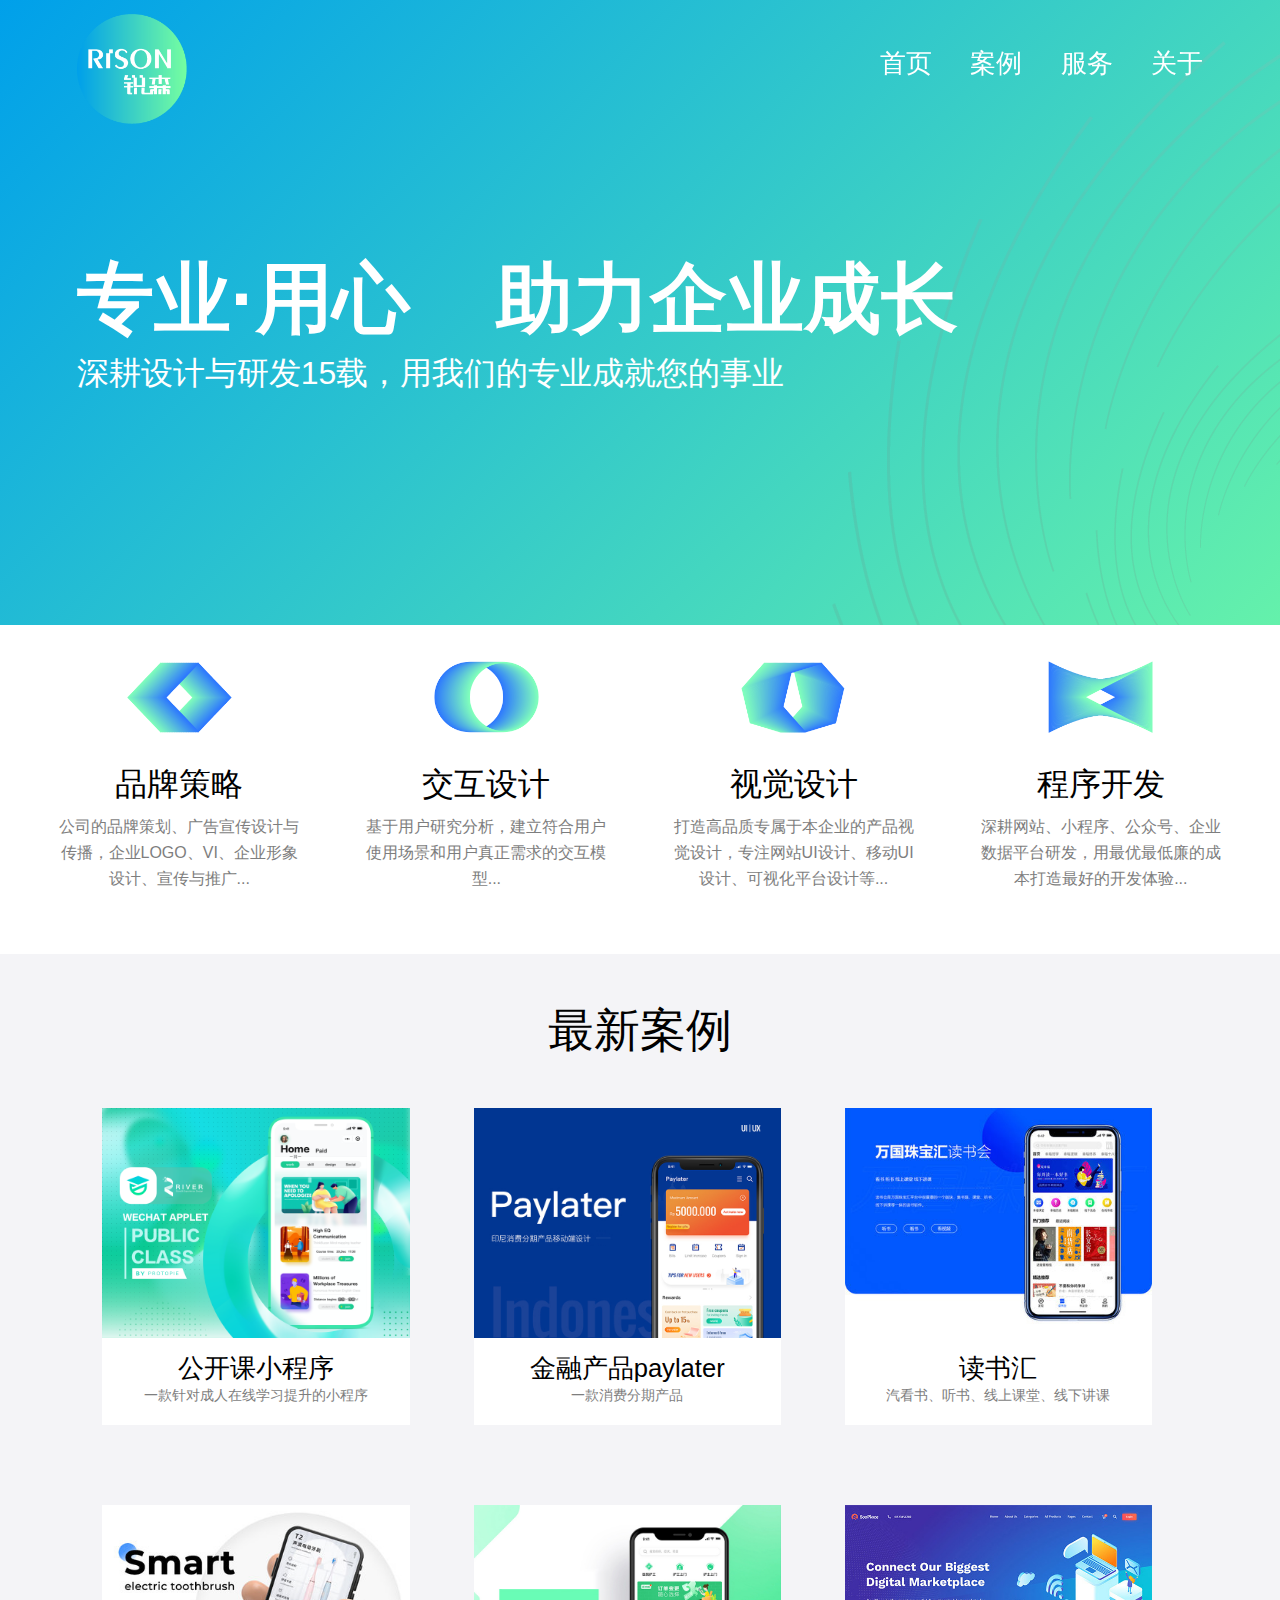
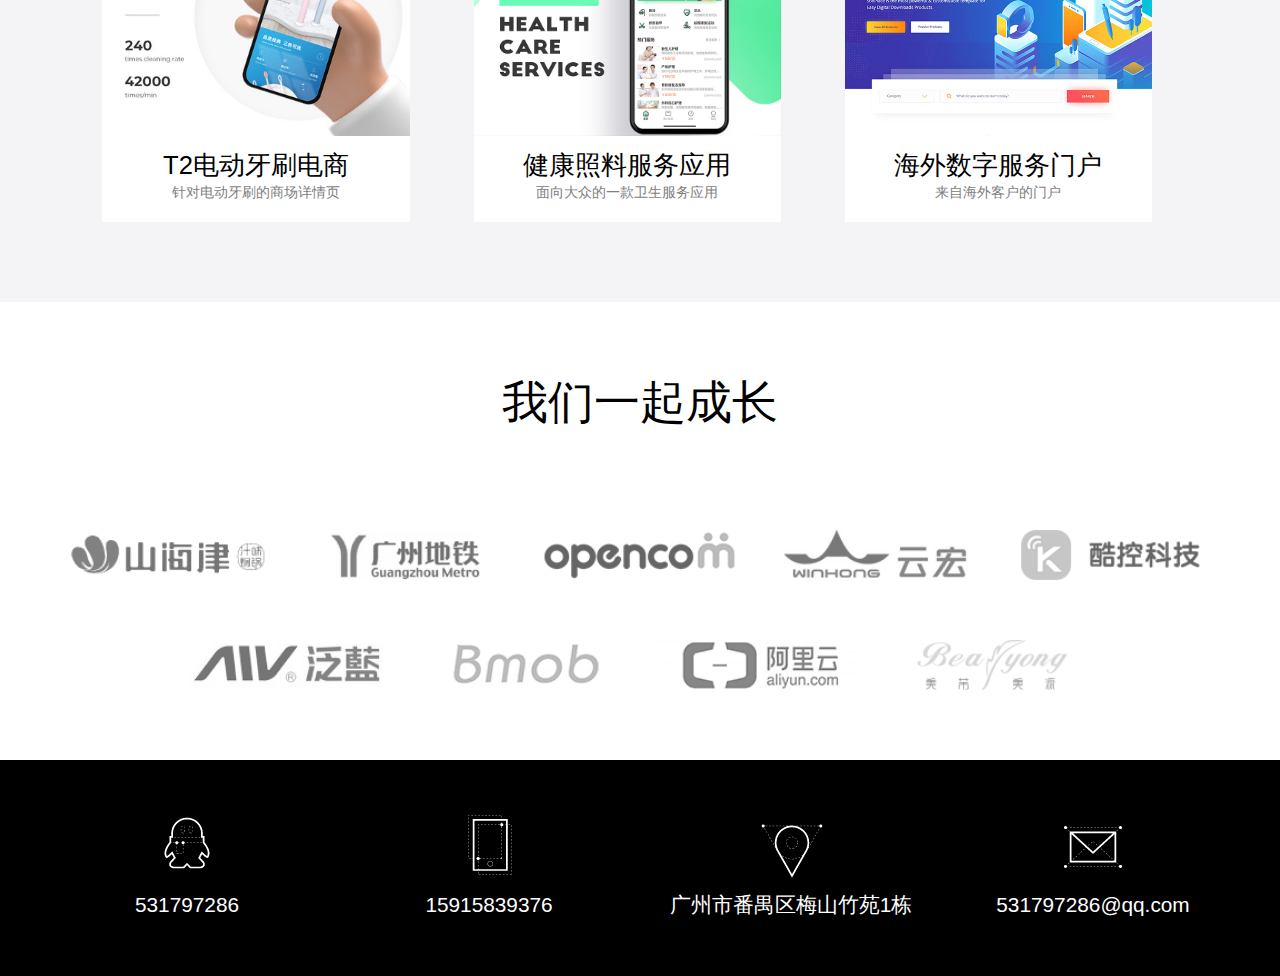
==== index.html @ e7428e62 "Signed-off-by: Lyons888 <cq16350123@qq.com>" ====
<!DOCTYPE html>
<html>
<head>
	<title>锐森设计研发咨询公司 交互设计 界面设计 软件开发 产品策略 品牌策划 平面广告</title>
	<script type="text/javascript" src="js/jquery.js"></script>
    <meta name="viewport" content="width=device-width, user-scalable=no, initial-scale=1.0, maximum-scale=1.0, minimum-scale=1.0"/>
    <link rel="stylesheet" type="text/css" href="css/main.css">
    <script type="text/javascript" src="js/head.js"></script>
    <meta name="keywords" content="荆门设计公司 广州设计公司 UI设计 界面设计 软件开发 广东设计公司 番禺设计公司 用户咨询 用户体验 产品策划 品牌宣传 平面设计">
</head>
<div class="head">
		<div class="logo">
			<a href="index.html" target="_top"><img class="lg" src="image/logo4.png"></a>
		</div>
		<ul class="nav">
			<li><a href="about.html" target="_top">关于</a></li>
			<li><a href="service.html" target="_top">服务</a></li>
			<li><a href="case.html" target="_top">案例</a></li>
			<li><a href="index.html" target="_top">首页</a></li>
		</ul>
</div>
<div class="banner">
 	<h1 >专业·用心 &nbsp&nbsp&nbsp助力企业成长</h1>
 	<h5 >深耕设计与研发15载，用我们的专业成就您的事业</h5>
 <div class="ct_1">
		<ul class="td">
			<li><img class="td_1a" src="image/icon1.png"><h4>品牌策略</h4><p>公司的品牌策划、广告宣传设计与传播，企业LOGO、VI、企业形象设计、宣传与推广...</p></li>
			<li><img class="td_1a" src="image/icon2.png"><h4>交互设计</h4><p>基于用户研究分析，建立符合用户使用场景和用户真正需求的交互模型...</p></li>
			<li><img class="td_1a"src="image/icon3.png"><h4>视觉设计</h4><p>打造高品质专属于本企业的产品视觉设计，专注网站UI设计、移动UI设计、可视化平台设计等...</p></li>
			<li><img class="td_1a"  src="image/icon4.png"><h4>程序开发</h4><p>深耕网站、小程序、公众号、企业数据平台研发，用最优最低廉的成本打造最好的开发体验...</p></li>
		</ul>
</div>
</div>

<div class="ct2">
	<h1>最新案例</h1>
	<div class="ct_2">
		<div class="pic"><a href="case1.html" ><div  class="picaa"><img src="image/pic1.png"></div><h4>公开课小程序</h4><p>一款针对成人在线学习提升的小程序</p></a></div>
		<div class="pic"><a href="case2.html" ><div class="picaa"><img src="image/pic2.jpg"></div><h4>金融产品paylater</h4><p>一款消费分期产品</p></a></div>
		<div class="pic"><a href="case3.html" ><div class="picaa"><img src="image/pic3.jpg"></div><h4>读书汇</h4><p>汽看书、听书、线上课堂、线下讲课</p></a></div>
		<div class="pic"><a href="case4.html" ><div class="picaa"><img src="image/pic4.jpg"></div><h4>T2电动牙刷电商</h4><p>针对电动牙刷的商场详情页</p></a></div>
<!-- 		<div class="pic"><a href="case5.html" ><div class="picaa"><img src="image/pic5.jpg"></div><h4>吉利汽车GKUI 界面设计</h4><p>汽车导航：视觉设计+交互设计</p></a></div> -->
		<div class="pic"><a href="case6.html" ><div class="picaa"><img src="image/pic6.jpg"></div><h4>健康照料服务应用</h4><p>面向大众的一款卫生服务应用</p></a></div>
		<div class="pic"><a href="case7.html" ><div class="picaa"><img src="image/pic7.jpg"></div><h4>海外数字服务门户</h4><p>来自海外客户的门户</p></a></div>
<!-- 		<div class="pic"><a href="case8.html" ><div class="picaa"><img src="image/pic8.jpg"></div><h4>吉利汽车GKUI 界面设计</h4><p>汽车导航：视觉设计+交互设计</p></a></div> -->
	</div>
</div>
<div class="ct_3">
	<h1>我们一起成长</h1>
	<div class="pic_1">
		<div><a href="" ><img src="image/lg1.png"></div></a>
		<div><a href="" ><img src="image/lg2.png"></div></a>
		<div><a href="" ><img src="image/lg3.png"></div></a>
		<div><a href="" ><img src="image/lg4.png"></div></a>		
		<div><a href="" ><img src="image/lg5.png"></div></a>
		<div><a href="" ><img src="image/lg6.png"></div></a>
		<div><a href="" ><img src="image/lg7.png"></div></a>
		<div><a href="" ><img src="image/lg8.png"></div></a>
		<div><a href="" ><img src="image/lg9.png"></div></a>	
	</div>
</div>
	<div class="footer">
		<div class="f_ctn">
			<ul>
				<li><img src="image/f_2.png"><p>531797286</p></li>
				<li><img src="image/f_1.png"><p>15915839376</p></li>
				<li><img src="image/f_4.png"><p>广州市番禺区梅山竹苑1栋</p></li>
				<li><img src="image/f_3.png"><p>531797286@qq.com</p></li>
			</ul>
		</div>
	</div>
</body>
</html>
---- css/main.css ----
body{
	text-align: center;
	background-attachment: fixed;
	font-size: 0;

}

/*head开始*/
*{
	margin: 0;
	padding: 0;
	font-family:"Source Han Sans CN",Helvetica Neue,Helvetica,PingFang SC,Hiragino Sans GB,Microsoft YaHei,\\5FAE\8F6F\96C5\9ED1,Arial,sans-serif;
	font-smoothing: antialiased;
}
.head{
	width: 100%;
	/*height: 44px;*/
	margin: 0 auto;
	overflow: hidden;
	background: rgba(0, 0, 0, 0);
	position: fixed;
	top: 0;
	left: 0;
	z-index: 100;
	transition: 0.2s;
}

.logo{
	float: left;
	padding: 14px 0 14px 6vw;
	transition: 0.2s;
}
.nav{
	list-style-type: none;
	vertical-align: center;
	margin-right: 3vw;
}
.nav li a{
	line-height: 126px;
	text-decoration: none;
	font-size:26px;
	font-weight:400;
	color:#fff;
	float: right;
	margin-right: 3vw;
	transition: 0.3s;
}

.nav li a:hover{
		opacity: 0.5;
}
.nav li a:active{
		opacity: 0.5;
}
.logo img{
	display: block;
	width: 110px;
	height: 110px;
	transition: 0.2s;
}

/*head结束*/
/*head1开始*/
.head1{
	width: 100%;
	/*height: 44px;*/
	margin: 0 auto;
	overflow: hidden;
	background: rgba(255, 255, 255, 1);
	position: fixed;
	top: 0;
	left: 0;
	z-index: 100;
	transition: 0.2s;
}

.logo1{
	float: left;
	padding: 14px 0 14px 6vw;
	transition: 0.2s;
}
.nav1{
	list-style-type: none;
	vertical-align: center;
	margin-right: 3vw;
}
.nav1 li a{
	line-height: 126px;
	text-decoration: none;
	font-size:26px;
	font-weight:400;
	color:#000;
	float: right;
	margin-right: 3vw;
	transition: 0.3s;
}

.nav1 li a:hover{
		opacity: 0.5;
}
.nav1 li a:active{
		opacity: 0.5;
}
.logo1 img{
	display: block;
	width: 110px;
	height: 110px;
	transition: 0.2s;
}
/*head1结束*/
/*banner开始*/
.banner{
	margin: 0;
	padding: 0;
	width: 100%;
	height:106vh;
	background-attachment:fixed;
	background: url(../image/bg_1.png) 65vw top no-repeat, linear-gradient(135deg,#00a0ea,#76ffa0);
	/*background-position:76vw -10vh;*/
	text-align: center;
	color:#000;
	position: relative;
}
.banner h1{
	float: left;
	margin-left: 6vw;
	font-size: 6vw;
	font-weight: 750;
	position: relative;
	top: 26%;
	color: #fff;
/*	-webkit-background-clip:text;
	background-image: linear-gradient(to right,#00a0ea,#76ffa0);
	color: transparent;*/
}

/*.banner h1:after{
	content: "";
	display: block;
	background: url(../image/line.jpg) no-repeat center;
	background-size: cover;
	width: 28vw;
	height: 16px;
	margin-top: -40px;
}*/
.banner h5{
	float: left;
	font-weight:400;
	margin-left: 6vw;
	color: #fff;
	font-size:2.5vw;
	position: relative;
	top: 26%;
}

/*banner结束*/
/*banner1开始*/
.banner1{
	margin: 0;
	padding: 0;
	width: 100%;
	height:70vh;
	background-attachment:fixed;
	background: url(../image/bg_3.png) -6vw -40vh no-repeat, linear-gradient(135deg,#00a0ea,#76ffa0);
	/*background-position:76vw -10vh;*/
	text-align: center;
	color:#000;
	position: relative;
}
.banner1 h1{
	float: left;
	margin-left: 6vw;
	font-size: 6vw;
	font-weight: 750;
	position: relative;
	top: 35%;
	color: #fff;
}
.banner1 h5{
	float: left;
	font-weight:400;
	margin-left: 6vw;
	color: #fff;
	font-size:2.5vw;
	position: relative;
	top: 40%;
}

/*banner1结束*/
/*banner2开始*/
.banner2{
	margin: 0;
	padding: 0;
	width: 100%;
	height:70vh;
	background-attachment:fixed;
	background: url(../image/bg_4.png) 10vw -50vh no-repeat, linear-gradient(135deg,#00a0ea,#76ffa0);
	/*background-position:76vw -10vh;*/
	text-align: center;
	color:#000;
	position: relative;
}
.banner2 h1{
	float: left;
	margin-left: 6vw;
	font-size: 6vw;
	font-weight: 750;
	position: relative;
	top: 35%;
	color: #fff;
}
.banner2 h5{
	float: left;
	font-weight:400;
	margin-left: 6vw;
	color: #fff;
	font-size:2.5vw;
	position: relative;
	top: 40%;
}
/*banner3开始*/
.banner3{
	margin: 0;
	padding: 0;
	width: 100%;
	height:70vh;
	background-attachment:fixed;
	background: url(../image/bg_5.png) 50vw 20vh no-repeat, linear-gradient(135deg,#00a0ea,#76ffa0);
	/*background-position:76vw -10vh;*/
	text-align: center;
	color:#000;
	position: relative;
}
.banner3 h1{
	float: left;
	margin-left: 6vw;
	font-size: 6vw;
	font-weight: 750;
	position: relative;
	top: 35%;
	color: #fff;
}
.banner3 h5{
	float: left;
	font-weight:400;
	margin-left: 6vw;
	color: #fff;
	font-size:2.5vw;
	position: relative;
	top: 40%;
}


/*ct1开始*/
.ct_1{
	position: absolute;
	width: 100%;
	background:#fff;
	text-align: center;
	margin: auto;
	overflow: hidden;
	bottom: 0;
	z-index: 10;
	/*border-radius: 30px 30px 0 0;*/
}
/*.ct_1:after{
	content: "";
	display: block;
	position: absolute;
	top: 0;
	left: 0;
	background: url(../image/bg_1.png)  no-repeat;
	background-position:60vw -78.5vh ;
	filter: blur(20px);
	-webkit-filter:blur(20px) ;
	width: 100%;
	height:50vh; ;
	overflow: hidden;
	z-index: 1;
}*/
.td{
	color: #000;
	display: flex;
	flex-wrap:nowrap;
	justify-content: space-around;
	list-style: none;
	z-index: 10;
	padding: 0 2vw;
}
.td_1a{
	width: 200px;
}
.td li{
	width: 30vw;
	margin:0.5vw;
	padding: 1em 2vw;
	transition:ease 0.3s;
}

@media(max-width: 900px){
	.td{
		flex-wrap: wrap;
	}
}

.td img{
	margin: 30px;
	width: 44%;
	padding: 0;
}
.ct_1 h4{
	color: #000;
	font-size: 2rem;
	font-weight: 500;
}
.ct_1 p{
	font-size: 1rem;
	color: #7e7e7e;
	margin-top: 7px;
	margin-bottom: 3.5em;
	font-weight:400;
	line-height: 26px;
}
/*ct1结束*/
/*ctna开始*/
.ctna{
	width: 100%;
	margin: auto;
	color: #000;
}
.ctna h1{
	margin-top: 100px;
	margin-bottom: 70px;
	font-size: 46px;
	font-weight: 500;
}
.ctn_1{
	margin-top: 40px;
}
.tdn{
	width: 92vw;
	margin: auto;
	display: flex;
	flex-wrap: wrap;
	justify-content: space-around;
}
.tdn h4{
	margin-top: 28px;
	color: #fff;
	font-size: 2rem;
	font-weight: 500;
	transition: 0.3s;
}
.tdn>.aa{
	background: url(../image/picca.png) center center no-repeat;
	width: 22vw;
}
.tdn>.bb{
	background: url(../image/piccb.png) center center no-repeat;
	width: 22vw;
}
.tdn>.cc{
	background: url(../image/piccc.png) center center no-repeat;
	width: 22vw;
}
.tdn>.dd{
	background: url(../image/piccd.png) center center no-repeat;
	width: 22vw;
}
.tdn p{
	font-size: 1rem;
	color: rgba(255,255,255,0.5);
	padding:0 80px;
	margin-top: 7px;
	margin-bottom: 3.5em;
	font-weight:400;
	line-height: 26px;
}
.tdn li{
	transition: 0.2s;
}
.tdn li:hover {
	transform: scale(1.2);
}
.tdn li:hover p{
	color:rgba(255,255,255,1); ;
}
.tdn>.aa:hover{
	background: url(../image/picca1.png) center center no-repeat;
}
.tdn>.bb:hover{
	background: url(../image/piccb1.png) center center no-repeat;
}
.tdn>.cc:hover{
	background: url(../image/piccc1.png) center center no-repeat;
}
.tdn>.dd:hover{
	background: url(../image/piccd1.png) center center no-repeat;
}
.tdn img{
	margin-top: 60px;
	width:140px;
}
/*ct2开始*/
.ct_2{
	width: 94vw;
	/*background: #aaa;*/
	margin: 0 auto;
	display: flex;
	/*background: #fff;*/
	flex-wrap: wrap;
	justify-content: flex-start;
}
.ct2{
	background: #f4f4f7;
	width: 100%;
	overflow: hidden;
	display: block;
	text-align: center;
/*	margin-top: -50px;*/
	
}
.ct2 h1{
	margin: 1em 0 ;
	font-size: 46px;
	font-weight: 500;
}
.ct2 h4{
	margin-top: 1vw;
	display: block;
	font-size: 1.6rem;
	font-weight: 500;
	color: #000;
	transition: 0.3s;
}
.ct2 a{
	text-decoration: none;
	list-style-type: none;
}
.pic{
background: #fff;
margin-bottom: 80px;
margin-left: 5vw;

}
.picaa{
	height: 18vw;
	overflow: hidden;
}
.ct2 .pic p{
	margin-bottom:20px;
	display: block;
	font-size: 0.9rem;
	color: #7e7e7e;
}
.pic a:hover img{
	transform: scale(1.2);
}
.pic a:hover h4{
	color:#00a0ea ;
}
.pic img{
	transition: 0.3s;
	height: 18vw;
	overflow: hidden;
	float: left;
	transition: 0.3s;
	opacity: 1;
	margin-bottom: 20px;
}

/*ct_2结束*/
/*ctnn开始*/
.ctnn{
	 width: 96vw;
	 margin: auto;
	 text-align: left;
	 display: flex;
	 flex-wrap: wrap;
	 justify-content: flex-start;
	 overflow: hidden;
}
.ctnn_a{
	margin: 20vh 0 20vh 4vw;
	width: 44vw;
}
.ctnn h1{
	font-size: 46px;
	font-weight: 500;
}
.ctnn p{
	font-size: 1.5rem;
	line-height: 3rem;
	color: #7e7e7e;
	font-weight: 300;
	margin-top: 20px;
}
.ctnn_b{
	width: 44vw;
	margin: 20vh 0 20vh 4vw;
}
.ctnn img{
	display: block;
	width: 90%;
}
/*ct_3开始*/
.pic_1{
	width: 92vw;
	margin: auto;
	display: flex;
	flex-wrap: wrap;
	justify-content:center;
	opacity: 0.6;
}
.ct_3{
	width: 100%;
	overflow: hidden;
	margin-top: 70px;
	text-align: center;
	margin-bottom: 50px;
}
.ct_3 h1{
	margin: 0 0 1.2em 0;
	font-size: 46px;
	font-weight: 500;
}
.pic_1 div{
	overflow: hidden;
	/*background: #000;*/
	width: 20%;
	margin-top: 20px;
	padding: 20px 0;
	text-align: center;
	overflow: hidden;
	/*padding:1.5em 3em ;*/
}
.pic_1 img{
	filter: grayscale(100%);
	height: 50px;
	margin: 0 auto;
	transition: all eese 0.3s;
}
/*ct_3结束*/
/*footer开始*/
.footer{
	width: 100%;
	height: 24vh;
	margin: 0;
	padding: 0;
	background: #000;
}
.f_ctn{
	margin:auto;
	width: 100%;
	overflow: hidden;
}
.f_ctn ul{
	margin: 4vh;
	display: flex;
	flex-wrap: wrap;
	justify-content: space-around;
	list-style-type: none;
}
.f_ctn ul li{
/*	float: left;
	display: block;*/
	margin: 0;
	padding: 0;
	width: 25%;
	text-decoration: none;
	font-size:1.3rem;
	font-weight: 500;
	color: #fff;
	line-height: 20px;
}
/*footer结束*/
.tm{
	margin: 20px;
}
.ct_a{
	width: 100%;
	margin-top: 140px;
}
.ct_a img{
	margin: 20px auto;
	/*width: 100%;*/
}
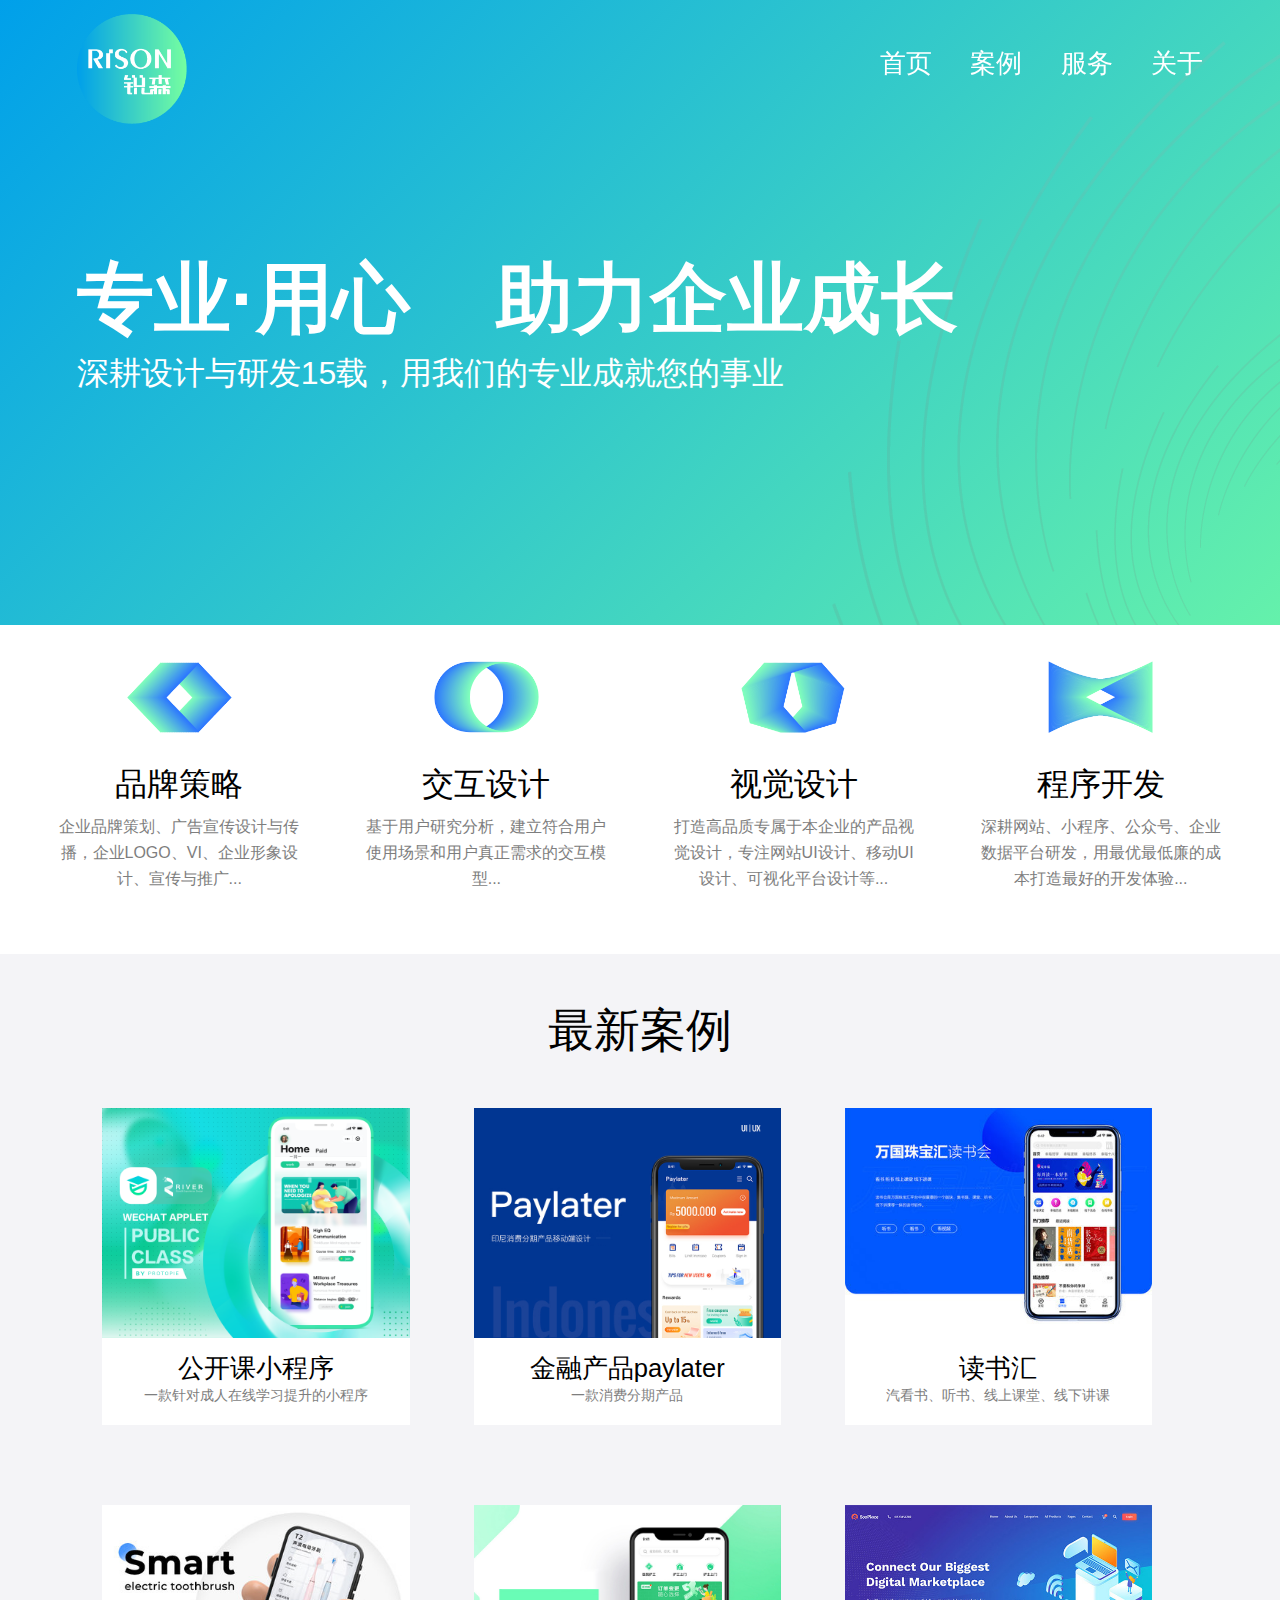
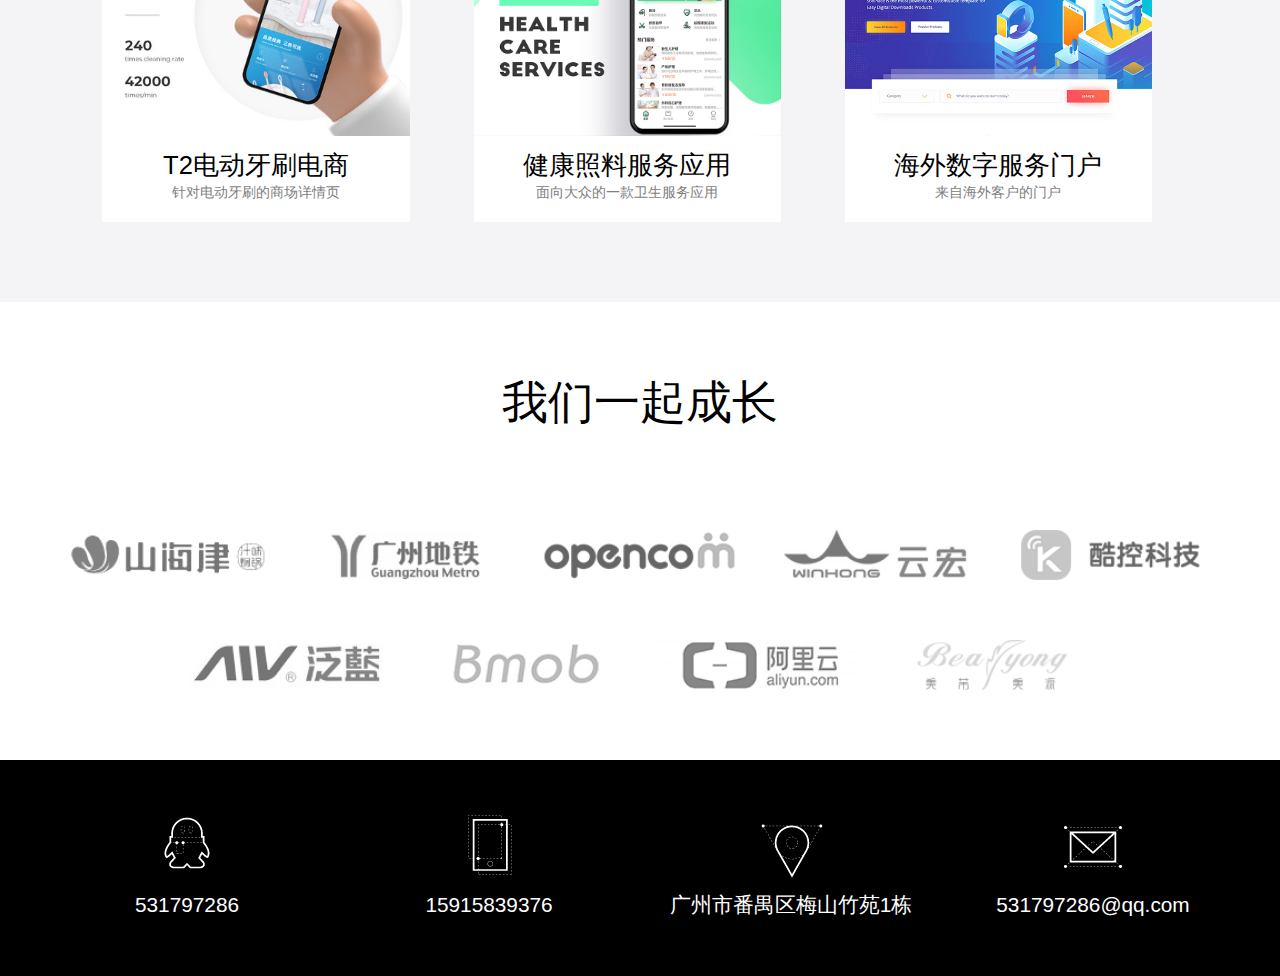
==== commit 8931639d: "Signed-off-by: Lyons888 <cq16350123@qq.com>" ====
--- a/index.html
+++ b/index.html
@@ -1,12 +1,16 @@
 <!DOCTYPE html>
 <html>
 <head>
-	<title>锐森设计研发咨询公司 交互设计 界面设计 软件开发 产品策略 品牌策划 平面广告</title>
+	<title>锐森设计 研发咨询 交互设计 界面设计 软件开发 产品策略 品牌策划 平面广告</title>
 	<script type="text/javascript" src="js/jquery.js"></script>
     <meta name="viewport" content="width=device-width, user-scalable=no, initial-scale=1.0, maximum-scale=1.0, minimum-scale=1.0"/>
     <link rel="stylesheet" type="text/css" href="css/main.css">
     <script type="text/javascript" src="js/head.js"></script>
-    <meta name="keywords" content="荆门设计公司 广州设计公司 UI设计 界面设计 软件开发 广东设计公司 番禺设计公司 用户咨询 用户体验 产品策划 品牌宣传 平面设计">
+    <meta name="keywords" content=" app设计 广州设计 广州界面设计 平台开发 武汉设计 荆门设计  广州软件开发 武汉软件开发 武汉小程序设计 广州小程序设计  UI设计 界面设计 软件开发 广东设计 番禺设计 用户咨询 用户体验 产品策划 品牌宣传 平面设计">
+    <link href="favicon.ico" mce_href="favicon.ico" rel="bookmark" type="image/x-icon" />
+	<link href="favicon.ico" mce_href="favicon.ico" rel="shortcut icon" type="image/x-icon" />
+	<link href="favicon.ico" mce_href="favicon.ico" rel="icon" type="image/x-icon" />
+
 </head>
 <div class="head">
 		<div class="logo">
@@ -24,7 +28,7 @@
  	<h5 >深耕设计与研发15载，用我们的专业成就您的事业</h5>
  <div class="ct_1">
 		<ul class="td">
-			<li><img class="td_1a" src="image/icon1.png"><h4>品牌策略</h4><p>公司的品牌策划、广告宣传设计与传播，企业LOGO、VI、企业形象设计、宣传与推广...</p></li>
+			<li><img class="td_1a" src="image/icon1.png"><h4>品牌策略</h4><p>企业品牌策划、广告宣传设计与传播，企业LOGO、VI、企业形象设计、宣传与推广...</p></li>
 			<li><img class="td_1a" src="image/icon2.png"><h4>交互设计</h4><p>基于用户研究分析，建立符合用户使用场景和用户真正需求的交互模型...</p></li>
 			<li><img class="td_1a"src="image/icon3.png"><h4>视觉设计</h4><p>打造高品质专属于本企业的产品视觉设计，专注网站UI设计、移动UI设计、可视化平台设计等...</p></li>
 			<li><img class="td_1a"  src="image/icon4.png"><h4>程序开发</h4><p>深耕网站、小程序、公众号、企业数据平台研发，用最优最低廉的成本打造最好的开发体验...</p></li>
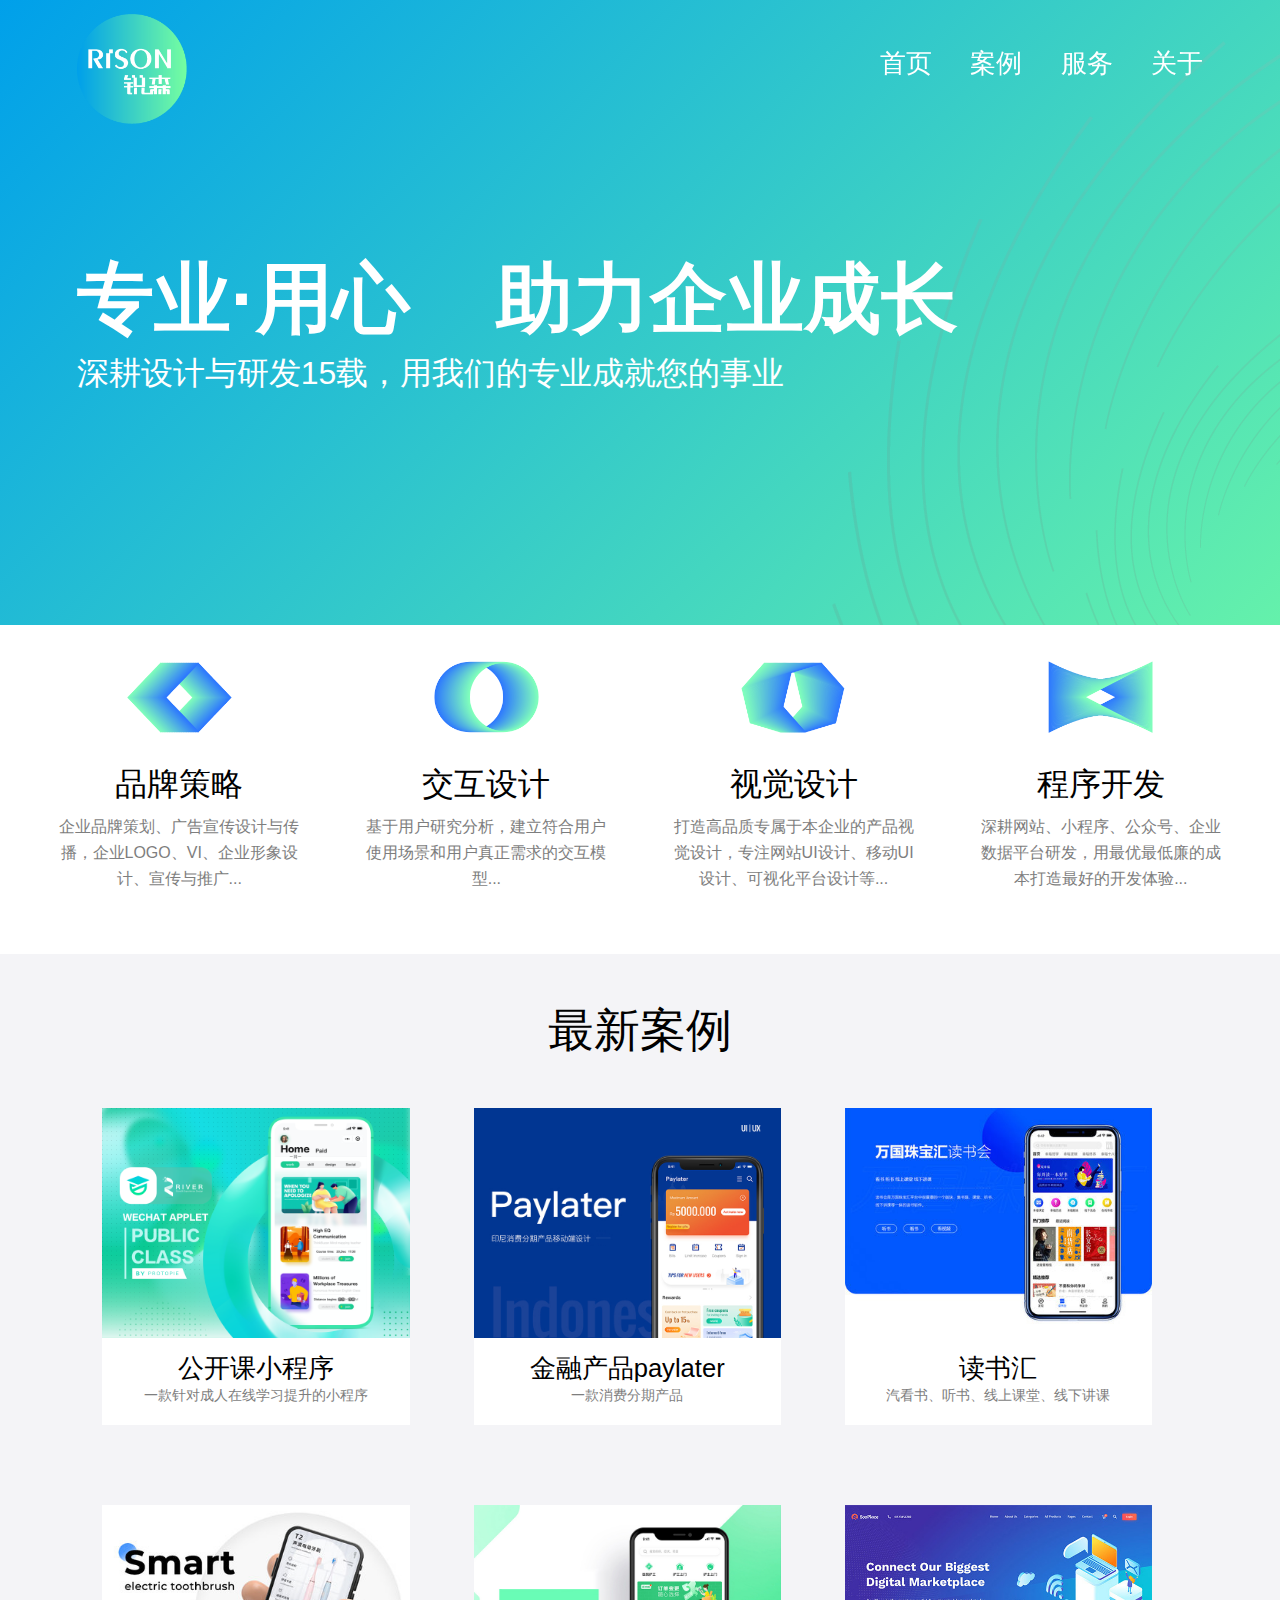
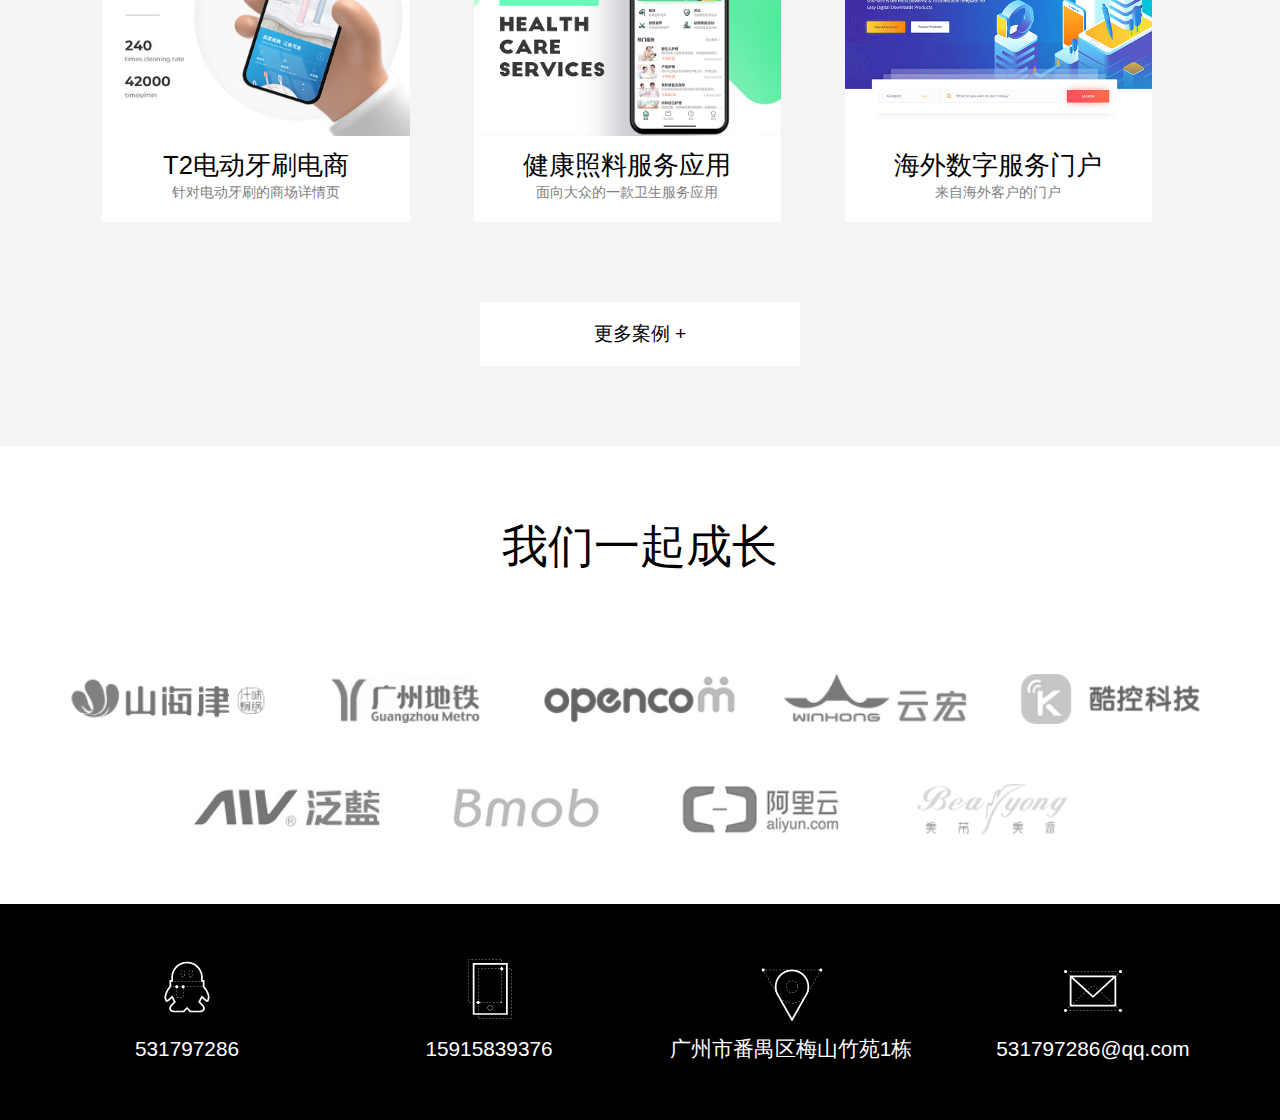
==== commit 6969ec0f: "Signed-off-by: Lyons888 <cq16350123@qq.com>" ====
--- a/index.html
+++ b/index.html
@@ -48,6 +48,7 @@
 		<div class="pic"><a href="case7.html" ><div class="picaa"><img src="image/pic7.jpg"></div><h4>海外数字服务门户</h4><p>来自海外客户的门户</p></a></div>
 <!-- 		<div class="pic"><a href="case8.html" ><div class="picaa"><img src="image/pic8.jpg"></div><h4>吉利汽车GKUI 界面设计</h4><p>汽车导航：视觉设计+交互设计</p></a></div> -->
 	</div>
+	<a class='m' href="case.html"><span class="more">更多案例 +</span></a>
 </div>
 <div class="ct_3">
 	<h1>我们一起成长</h1>
--- a/css/main.css
+++ b/css/main.css
@@ -469,6 +469,45 @@
 	margin-bottom: 20px;
 }
 
+.m{
+	display: block;
+	width:20rem;
+	height: 4rem;
+	/*border: 1px solid #ddd;*/
+	background: #fff;
+	margin: auto;
+	margin-bottom: 5rem;
+	transition: 0.3s;
+}
+.more{
+	font-weight: 500;
+	color: #000;
+	font-size: 1.2rem;
+	line-height: 4rem;
+	transition: 0.2s;
+}
+.more:after{
+	content: "";
+	display: block;
+	width:0rem;
+	height: 4rem;
+	background: #000;
+	margin-top: -4rem;
+    transition: 0.3s ease;
+
+}
+.m:hover{
+	box-shadow: 0 6px 10px #ccc;
+	/*border: 1px solid #000;*/
+}
+.m:hover :after{
+	width: 20rem;
+}
+.m:hover .more{
+	color: #fff;
+}
+
+
 /*ct_2结束*/
 /*ctnn开始*/
 .ctnn{
